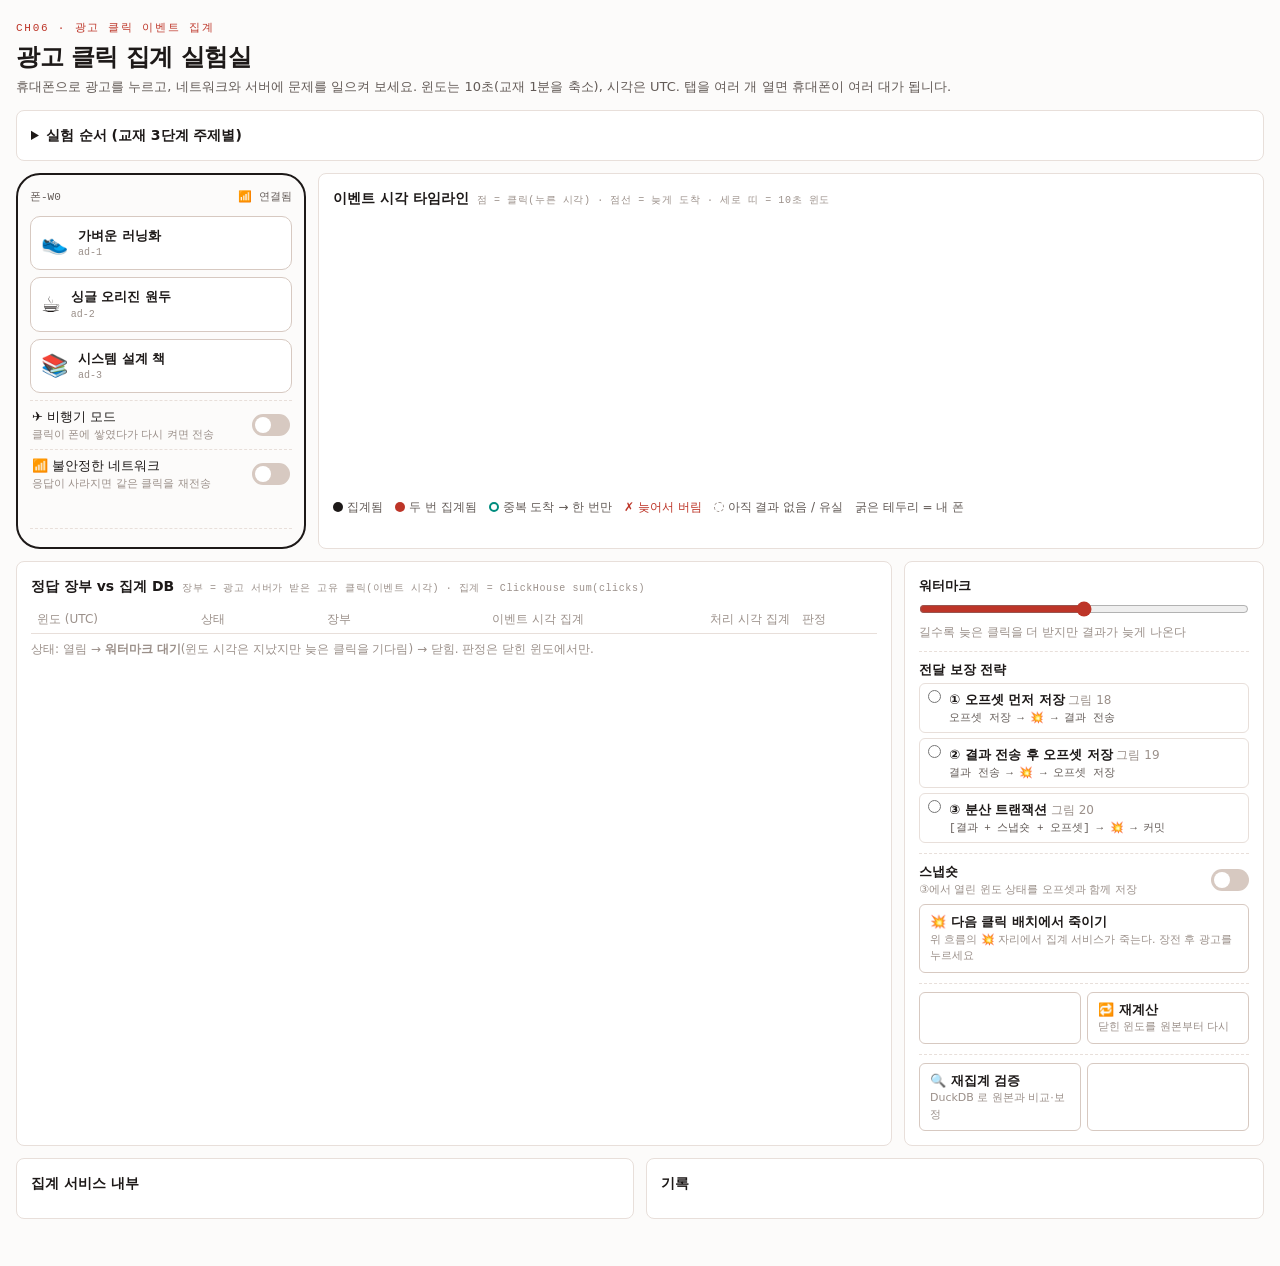
==== ch06/mini-adclick/app/static/index.html @ edc768f8 "ch06: 광고 클릭 집계 실험실 데모와 구성도 추가 사용자가 휴대폰(브라우저)으로 광고를 누르고 네트워크·서버 문제를 일으켜 6장 3단계의 정확성 장치를 클릭 하나 단위로 확인하" ====
<!DOCTYPE html>
<html lang="ko">
<head>
<meta charset="UTF-8">
<meta name="viewport" content="width=device-width, initial-scale=1.0">
<title>광고 클릭 집계 실험실</title>
<style>
:root {
  --paper:#fcfbfa; --surface:#ffffff; --stone:#f1ece9;
  --ink:#1d1918; --muted:#635b57; --soft:#9b908a; --line:#e8dfda; --line2:#d7c9c1;
  --accent:#bd3528; --accent-tint:#f7e6dc; --link:#3D5FA8; --ok:#008C7E; --warn:#e06a36; --wait:#f6ead2;
  --mono: ui-monospace, "SFMono-Regular", Consolas, monospace;
  --sans: "Noto Sans KR", "Apple SD Gothic Neo", "Malgun Gothic", system-ui, sans-serif;
}
@media (prefers-color-scheme: dark) {
  :root { --paper:#17130f; --surface:#1f1a16; --stone:#272019; --ink:#f0e9e4; --muted:#b7a89f; --soft:#8a7b72;
          --line:#332a24; --line2:#463a32; --accent:#e8654f; --accent-tint:#3a241b; --link:#7a9ae0; --ok:#3cc4b4;
          --warn:#f0964f; --wait:#3a3020; }
}
* { box-sizing:border-box; margin:0; padding:0; }
body { background:var(--paper); color:var(--ink); font-family:var(--sans); font-size:14px; line-height:1.5; padding:20px 16px 48px; }
.wrap { max-width:1320px; margin:0 auto; }
.eyebrow { font-family:var(--mono); font-size:11px; letter-spacing:.16em; color:var(--accent); text-transform:uppercase; }
h1 { font-size:24px; letter-spacing:-.02em; margin:2px 0; }
.sub { color:var(--muted); margin-bottom:14px; font-size:13px; }
h2 { font-size:14px; margin-bottom:8px; display:flex; align-items:baseline; gap:8px; flex-wrap:wrap; }
h2 .tag { font-family:var(--mono); font-size:10px; color:var(--soft); font-weight:400; letter-spacing:.06em; }
.card { background:var(--surface); border:1px solid var(--line); border-radius:8px; padding:14px; }
.row { display:grid; gap:12px; margin-top:12px; }
.r1 { grid-template-columns: 290px 1fr; }
.r2 { grid-template-columns: 1fr 360px; }
.r3 { grid-template-columns: 1fr 1fr; }
@media (max-width:980px) { .r1, .r2, .r3 { grid-template-columns:1fr; } }
.muted { color:var(--muted); } .soft { color:var(--soft); } .small { font-size:12px; } .mono { font-family:var(--mono); }

/* 휴대폰 */
.phone { border:2px solid var(--ink); border-radius:24px; padding:14px 12px; background:var(--paper); }
.phone .bar { display:flex; justify-content:space-between; font-family:var(--mono); font-size:11px; color:var(--muted); margin-bottom:10px; }
.phone .bar .net.off { color:var(--accent); font-weight:700; }
.adbtn { display:flex; align-items:center; gap:10px; width:100%; text-align:left; border:1px solid var(--line2); background:var(--surface);
         color:var(--ink); border-radius:10px; padding:9px 10px; margin-bottom:7px; cursor:pointer; font:inherit; }
.adbtn:hover { border-color:var(--accent); }
.adbtn:active { transform:scale(.98); }
.adbtn .e { font-size:22px; }
.adbtn .n { font-weight:700; font-size:13px; }
.adbtn .i { font-family:var(--mono); font-size:10px; color:var(--soft); }
.toggle { display:flex; align-items:center; justify-content:space-between; padding:6px 2px; border-top:1px dashed var(--line); font-size:13px; }
.toggle small { display:block; color:var(--soft); font-size:11px; }
.sw { position:relative; width:38px; height:22px; flex:none; }
.sw input { opacity:0; width:0; height:0; }
.sw span { position:absolute; inset:0; background:var(--line2); border-radius:22px; cursor:pointer; transition:.15s; }
.sw span::before { content:""; position:absolute; width:16px; height:16px; left:3px; top:3px; background:#fff; border-radius:50%; transition:.15s; }
.sw input:checked + span { background:var(--accent); }
.sw input:checked + span::before { transform:translateX(16px); }
.sw input:disabled + span { opacity:.4; cursor:not-allowed; }
.queue { font-family:var(--mono); font-size:11px; color:var(--muted); min-height:18px; margin-top:6px; }
.plog { font-family:var(--mono); font-size:11px; max-height:110px; overflow:auto; margin-top:6px; border-top:1px dashed var(--line); padding-top:4px; }
.plog div { white-space:nowrap; overflow:hidden; text-overflow:ellipsis; }
.plog .bad { color:var(--warn); }

/* 타임라인 */
#tl { width:100%; display:block; }
.legend { display:flex; flex-wrap:wrap; gap:12px; font-size:12px; color:var(--muted); margin-top:6px; }
.legend i { display:inline-block; width:10px; height:10px; border-radius:50%; margin-right:4px; vertical-align:-1px; }

/* 표 */
table { width:100%; border-collapse:collapse; font-variant-numeric:tabular-nums; }
th, td { text-align:left; padding:5px 6px; border-bottom:1px solid var(--line); }
th { color:var(--soft); font-weight:500; font-size:12px; }
td.num, th.num { text-align:right; }
.st { font-size:11px; padding:1px 6px; border-radius:3px; border:1px solid var(--line2); color:var(--muted); white-space:nowrap; }
.st.open { border-style:dashed; }
.st.waiting { background:var(--wait); border-color:var(--warn); color:var(--ink); }
.st.closed { background:var(--stone); }
.v-ok { color:var(--ok); font-weight:700; } .v-bad { color:var(--accent); font-weight:700; } .v-wait { color:var(--soft); }
.chip { display:inline-block; font-size:10px; padding:0 5px; border-radius:3px; border:1px solid var(--ok); color:var(--ok); margin-left:4px; }
.chip.re { border-color:var(--link); color:var(--link); }
tr.hl td { background:var(--accent-tint); }

/* 운영자 */
.op { display:grid; gap:10px; }
.op .blk { border-top:1px dashed var(--line); padding-top:8px; }
.op .blk:first-child { border-top:none; padding-top:0; }
.op label.t { font-weight:700; font-size:13px; display:block; margin-bottom:4px; }
input[type=range] { width:100%; accent-color:var(--accent); }
.strat { display:grid; gap:5px; }
.strat label { display:flex; gap:8px; align-items:flex-start; border:1px solid var(--line); border-radius:6px; padding:6px 8px; cursor:pointer; font-size:12px; }
.strat label:has(input:checked) { border-color:var(--accent); background:var(--accent-tint); }
.strat b { font-size:13px; }
.flow { font-family:var(--mono); font-size:11px; color:var(--muted); }
.btn { font:inherit; font-size:13px; border:1px solid var(--line2); background:var(--surface); color:var(--ink); border-radius:6px; padding:7px 10px; cursor:pointer; width:100%; text-align:left; }
.btn:hover { border-color:var(--accent); }
.btn.armed { background:var(--accent); color:#fff; border-color:var(--accent); }
.btn small { display:block; color:var(--soft); font-size:11px; }
.btn.armed small { color:#fff; opacity:.85; }
.two { display:grid; grid-template-columns:1fr 1fr; gap:6px; }

/* 내부 */
.steps { display:flex; flex-wrap:wrap; gap:4px; align-items:center; margin:6px 0; }
.steps span { font-size:11px; padding:2px 7px; border-radius:3px; background:var(--stone); font-family:var(--mono); }
.steps em { color:var(--soft); font-style:normal; }
.callout { border-left:3px solid var(--accent); padding:6px 10px; background:var(--stone); border-radius:0 6px 6px 0; font-size:13px; margin-top:6px; }
.callout.ok { border-color:var(--ok); }
.log { font-size:12px; max-height:230px; overflow:auto; }
.log div { padding:3px 0; border-bottom:1px dashed var(--line); }
.log .t { font-family:var(--mono); color:var(--soft); margin-right:6px; }
.log .crash { color:var(--accent); } .log .start { color:var(--ok); } .log .recalc, .log .recon { color:var(--link); }
details.guide { margin-top:12px; }
details.guide summary { cursor:pointer; font-weight:700; }
.guide ol { padding-left:20px; margin-top:8px; display:grid; gap:6px; font-size:13px; }
.guide li b { color:var(--accent); }
</style>
</head>
<body>
<div class="wrap">
  <p class="eyebrow">ch06 · 광고 클릭 이벤트 집계</p>
  <h1>광고 클릭 집계 실험실</h1>
  <p class="sub">휴대폰으로 광고를 누르고, 네트워크와 서버에 문제를 일으켜 보세요. 윈도는 10초(교재 1분을 축소), 시각은 UTC.
    탭을 여러 개 열면 휴대폰이 여러 대가 됩니다.</p>

  <details class="guide card">
    <summary>실험 순서 (교재 3단계 주제별)</summary>
    <ol>
      <li><b>정상</b> — 광고 몇 번 누르기. 점이 윈도 안에 찍히고, 윈도가 닫히면 장부 = 집계 ✓</li>
      <li><b>이벤트 시각 vs 처리 시각 (그림 12)</b> — ✈ 비행기 모드 켜고 몇 번 누른 뒤 8초쯤 있다가 끄기. 점은 누른 시각에, 점선은 도착 시각으로 이어진다. 처리 시각 열은 엉뚱한 윈도에 센다</li>
      <li><b>워터마크 (그림 13·14)</b> — 워터마크 0초로 두고 2~3초짜리 비행기 모드 → 버려짐(✗). 5초로 올리고 다시 → 잡힘. 대신 윈도 결과가 늦게 나온다</li>
      <li><b>아주 늦은 이벤트 → 재집계 검증 (그림 28)</b> — 비행기 모드로 30초 넘게 → ✗, 장부보다 집계가 모자람 → 🔍 재집계 검증 → 보정</li>
      <li><b>클라이언트 중복</b> — 📶 불안정한 네트워크 켜고 누르기. 응답이 사라져 폰이 재전송(↻) → 같은 click_id 가 두 번 와도 한 번만 센다</li>
      <li><b>서버 장애 중복·유실 (그림 17~20)</b> — 전략을 고르고 💥 장전 → 광고 누르기. ① 유실(−), ② 중복(+, 점이 ×2), ③ 정확</li>
      <li><b>스냅숏 (그림 26·27)</b> — ③에서 스냅숏 켜고/끄고 💥. 기록에 '스냅숏에서 복구' vs '처음부터 N건 다시 읽어 복구'</li>
      <li><b>버그 배포 → 재계산 (그림 11)</b> — 🐞 배포 후 몇 번 누르기 → 집계가 2배(+). 수정 배포 → 🔁 재계산 → 닫힌 윈도가 원본으로 다시 집계된다</li>
    </ol>
  </details>

  <div class="row r1">
    <div class="phone">
      <div class="bar"><span id="pname"></span><span class="net" id="net">📶 연결됨</span></div>
      <div id="ads"></div>
      <div class="toggle"><div>✈ 비행기 모드<small>클릭이 폰에 쌓였다가 다시 켜면 전송</small></div>
        <label class="sw"><input type="checkbox" id="airplane"><span></span></label></div>
      <div class="toggle"><div>📶 불안정한 네트워크<small>응답이 사라지면 같은 클릭을 재전송</small></div>
        <label class="sw"><input type="checkbox" id="unstable"><span></span></label></div>
      <div class="queue" id="queue"></div>
      <div class="plog" id="plog"></div>
    </div>
    <div class="card">
      <h2>이벤트 시각 타임라인 <span class="tag">점 = 클릭(누른 시각) · 점선 = 늦게 도착 · 세로 띠 = 10초 윈도</span></h2>
      <svg id="tl" viewBox="0 0 1000 300" role="img" aria-label="이벤트 시각 타임라인"></svg>
      <div class="legend">
        <span><i style="background:var(--ink)"></i>집계됨</span>
        <span><i style="background:var(--accent)"></i>두 번 집계됨</span>
        <span><i style="border:2px solid var(--ok);background:transparent"></i>중복 도착 → 한 번만</span>
        <span style="color:var(--accent)">✗ 늦어서 버림</span>
        <span><i style="border:1.5px dashed var(--soft);background:transparent"></i>아직 결과 없음 / 유실</span>
        <span>굵은 테두리 = 내 폰</span>
      </div>
    </div>
  </div>

  <div class="row r2">
    <div class="card">
      <h2>정답 장부 vs 집계 DB <span class="tag">장부 = 광고 서버가 받은 고유 클릭(이벤트 시각) · 집계 = ClickHouse sum(clicks)</span></h2>
      <table id="wtab"><thead><tr><th>윈도 (UTC)</th><th>상태</th><th class="num">장부</th><th class="num">이벤트 시각 집계</th><th class="num">처리 시각 집계</th><th>판정</th></tr></thead><tbody></tbody></table>
      <p class="small soft" style="margin-top:6px">상태: 열림 → <b>워터마크 대기</b>(윈도 시각은 지났지만 늦은 클릭을 기다림) → 닫힘. 판정은 닫힌 윈도에서만.</p>
    </div>
    <div class="card op">
      <div class="blk">
        <label class="t">워터마크 <span id="wmv" class="mono"></span></label>
        <input type="range" id="wm" min="0" max="10" step="1">
        <div class="small soft">길수록 늦은 클릭을 더 받지만 결과가 늦게 나온다</div>
      </div>
      <div class="blk">
        <label class="t">전달 보장 전략</label>
        <div class="strat">
          <label><input type="radio" name="strategy" value="offset_first"><div><b>① 오프셋 먼저 저장</b> <span class="soft">그림 18</span><div class="flow">오프셋 저장 → 💥 → 결과 전송</div></div></label>
          <label><input type="radio" name="strategy" value="send_then_offset"><div><b>② 결과 전송 후 오프셋 저장</b> <span class="soft">그림 19</span><div class="flow">결과 전송 → 💥 → 오프셋 저장</div></div></label>
          <label><input type="radio" name="strategy" value="transaction"><div><b>③ 분산 트랜잭션</b> <span class="soft">그림 20</span><div class="flow">[결과 + 스냅숏 + 오프셋] → 💥 → 커밋</div></div></label>
        </div>
      </div>
      <div class="blk">
        <div class="toggle" style="border:none;padding:0 0 6px"><div><b>스냅숏</b><small>③에서 열린 윈도 상태를 오프셋과 함께 저장</small></div>
          <label class="sw"><input type="checkbox" id="snapshot"><span></span></label></div>
        <button class="btn" id="crash"><b>💥 다음 클릭 배치에서 죽이기</b><small>위 흐름의 💥 자리에서 집계 서비스가 죽는다. 장전 후 광고를 누르세요</small></button>
      </div>
      <div class="blk two">
        <button class="btn" id="bug"></button>
        <button class="btn" id="recalc"><b>🔁 재계산</b><small>닫힌 윈도를 원본부터 다시</small></button>
      </div>
      <div class="blk two">
        <button class="btn" id="recon"><b>🔍 재집계 검증</b><small>DuckDB 로 원본과 비교·보정</small></button>
        <button class="btn" id="bots"></button>
      </div>
    </div>
  </div>

  <div class="row r3">
    <div class="card">
      <h2>집계 서비스 내부 <span class="tag" id="aggtag"></span></h2>
      <div id="agg" class="small"></div>
      <div id="reconbox" class="small" style="margin-top:10px"></div>
    </div>
    <div class="card">
      <h2>기록</h2>
      <div class="log" id="log"></div>
    </div>
  </div>
</div>

<script>
const $ = id => document.getElementById(id);
const esc = s => String(s ?? "").replace(/[&<>"]/g, c => ({"&":"&amp;","<":"&lt;",">":"&gt;",'"':"&quot;"}[c]));
const hms = ms => new Date(ms).toISOString().slice(11, 19);
const EMOJI = {"ad-1": "👟", "ad-2": "☕", "ad-3": "📚"};
const LANE = {"ad-1": 0, "ad-2": 1, "ad-3": 2};
let V = null, CFG = null;

// ---------- 휴대폰 ----------
let PHONE;
try { PHONE = localStorage.getItem("ch06-phone"); } catch (e) {}
if (!PHONE) { PHONE = "폰-" + Math.random().toString(36).slice(2, 4).toUpperCase(); try { localStorage.setItem("ch06-phone", PHONE); } catch (e) {} }
$("pname").textContent = PHONE;
const queue = [];
const rid = () => Math.random().toString(16).slice(2, 14).padEnd(12, "0");

function plog(msg, bad) {
  const d = document.createElement("div");
  if (bad) d.className = "bad";
  d.textContent = hms(Date.now()) + " " + msg;
  $("plog").prepend(d);
  while ($("plog").children.length > 30) $("plog").lastChild.remove();
}

function renderQueue() {
  $("queue").textContent = queue.length ? `📦 폰에 쌓인 클릭 ${queue.length}건 (가장 오래된 것 ${Math.round((Date.now() - queue[0].event_ts) / 1000)}초 전)` : "";
  $("net").textContent = $("airplane").checked ? "✈ 오프라인" : ($("unstable").checked ? "📶 불안정" : "📶 연결됨");
  $("net").className = "net" + ($("airplane").checked ? " off" : "");
}

async function send(p, attempt = 1) {
  try {
    const r = await fetch("/api/click", {method:"POST", headers:{"Content-Type":"application/json"}, body:JSON.stringify(p)});
    await r.json();
    const late = Date.now() - p.event_ts;
    if ($("unstable").checked && attempt < 3 && Math.random() < 0.6) {
      plog(`${p.ad_id} 보냄 → 응답 유실! 재전송 #${attempt + 1}`, true);
      setTimeout(() => send(p, attempt + 1), 700);
    } else {
      plog(`${p.ad_id} 전송 완료${attempt > 1 ? ` (${attempt}번째 시도)` : ""}${late > 1500 ? ` · ${(late / 1000).toFixed(1)}초 늦게` : ""}`);
    }
  } catch (e) { plog("전송 실패: " + e, true); }
}

function clickAd(ad) {
  const p = {click_id: rid(), ad_id: ad, event_ts: Date.now(), phone: PHONE};
  if ($("airplane").checked) { queue.push(p); plog(`${ad} 누름 → 오프라인이라 폰에 보관`); renderQueue(); }
  else send(p);
}

$("airplane").addEventListener("change", async () => {
  renderQueue();
  if (!$("airplane").checked && queue.length) {
    plog(`다시 연결 → 쌓인 ${queue.length}건 전송`);
    while (queue.length) { await send(queue.shift()); }
    renderQueue();
  }
});
$("unstable").addEventListener("change", renderQueue);
setInterval(renderQueue, 1000);

// ---------- 운영자 ----------
async function post(url, body) {
  const r = await fetch(url, {method:"POST", headers:{"Content-Type":"application/json"}, body:JSON.stringify(body || {})});
  return r.json();
}
async function setCfg(patch) { CFG = await post("/api/config", patch); renderCfg(); }

function renderCfg() {
  if (!CFG) return;
  if (document.activeElement !== $("wm")) $("wm").value = CFG.watermark_sec;
  $("wmv").textContent = CFG.watermark_sec + "초";
  document.querySelectorAll("input[name=strategy]").forEach(r => r.checked = r.value === CFG.strategy);
  $("snapshot").checked = CFG.snapshot;
  $("snapshot").disabled = CFG.strategy !== "transaction";
  $("bug").innerHTML = CFG.bug ? "<b>✅ 버그 수정 배포</b><small>지금은 버그 버전 (×2)</small>" : "<b>🐞 버그 버전 배포</b><small>클릭을 두 번 세는 버전</small>";
  $("bug").classList.toggle("armed", CFG.bug);
  $("bots").innerHTML = CFG.bots ? "<b>🤖 배경 클릭 끄기</b><small>봇이 3초마다 클릭 중</small>" : "<b>🤖 배경 클릭 켜기</b><small>봇이 3초마다 한 번</small>";
}

$("wm").addEventListener("input", () => $("wmv").textContent = $("wm").value + "초");
$("wm").addEventListener("change", () => setCfg({watermark_sec: Number($("wm").value)}));
document.querySelectorAll("input[name=strategy]").forEach(r => r.addEventListener("change", () => setCfg({strategy: r.value})));
$("snapshot").addEventListener("change", () => setCfg({snapshot: $("snapshot").checked}));
$("bug").addEventListener("click", () => setCfg({bug: !CFG.bug}));
$("bots").addEventListener("click", () => setCfg({bots: !CFG.bots}));
$("crash").addEventListener("click", async () => {
  const armed = !(V && V.agg && V.agg.crash_armed);
  await post("/api/crash", {arm: armed});
  refresh();
});
$("recalc").addEventListener("click", async () => { const r = await post("/api/recalc"); if (r.error) alert(r.error); refresh(); });
$("recon").addEventListener("click", async () => {
  $("recon").disabled = true;
  const r = await post("/api/recon");
  $("recon").disabled = false;
  if (r.error) alert(r.error);
  refresh();
});

// ---------- 타임라인 ----------
function renderTimeline() {
  const W = 1000, H = 300, L = 110, R = 990, top = 40, laneH = 70;
  const now = V.now, t0 = now - 95000, t1 = now + 5000;
  const x = t => L + (t - t0) / (t1 - t0) * (R - L);
  const clamp = v => Math.max(L, Math.min(R, v));
  const css = n => getComputedStyle(document.documentElement).getPropertyValue(n).trim();
  const C = {ink: css("--ink"), muted: css("--muted"), soft: css("--soft"), line: css("--line"), line2: css("--line2"),
             accent: css("--accent"), ok: css("--ok"), warn: css("--warn"), wait: css("--wait"), stone: css("--stone"), paper: css("--paper")};
  let s = "";
  // 윈도 띠
  for (const w of V.windows) {
    const a = x(w.w), b = x(w.w + 10000);
    if (b < L || a > R) continue;
    const fill = w.status === "closed" ? C.stone : w.status === "waiting" ? C.wait : C.paper;
    s += `<rect x="${clamp(a)}" y="${top}" width="${clamp(b) - clamp(a)}" height="${laneH * 3}" fill="${fill}"/>`;
    s += `<line x1="${a}" y1="${top}" x2="${a}" y2="${top + laneH * 3 + 6}" stroke="${C.line2}" stroke-width="1"/>`;
    if (a >= L - 1) s += `<text x="${a + 3}" y="${top + laneH * 3 + 18}" font-size="10" fill="${C.soft}" font-family="monospace">${w.label}</text>`;
  }
  // 레인
  for (const [ad, i] of Object.entries(LANE)) {
    const y = top + laneH * i + laneH / 2;
    s += `<line x1="${L}" y1="${y}" x2="${R}" y2="${y}" stroke="${C.line}" stroke-dasharray="2,4"/>`;
    s += `<text x="${L - 8}" y="${y + 4}" text-anchor="end" font-size="12" fill="${C.muted}">${EMOJI[ad]} ${esc(V.ads[ad]).slice(0, 7)}</text>`;
  }
  // 기준선
  const vline = (t, color, label, dy, dash) => {
    if (!t || t < t0) return;
    const X = x(t);
    s += `<line x1="${X}" y1="${top - 6}" x2="${X}" y2="${top + laneH * 3}" stroke="${color}" stroke-width="1.5" ${dash ? `stroke-dasharray="${dash}"` : ""}/>`;
    s += `<text x="${X}" y="${top - 10 - dy}" text-anchor="middle" font-size="11" fill="${color}" font-weight="700">${label}</text>`;
  };
  vline(V.closed_upto, C.soft, "닫힘 경계", 0, "2,2");
  vline(V.watermark, C.accent, "워터마크", 12, "5,3");
  vline(now, C.ink, "지금", 0);
  // 클릭
  for (const c of V.clicks) {
    const y = top + laneH * LANE[c.ad_id] + laneH / 2 + ((parseInt(c.click_id.slice(0, 2), 16) % 5) - 2) * 7;
    const X = x(c.event_ts);
    if (X < L - 5) continue;
    const recv = c.recv[0], d = c.decisions;
    const counted = d.filter(v => v === "counted").length + d.filter(v => v === "counted_bug").length * 2;
    const late = d.includes("late") && counted === 0;
    const mine = c.phone === PHONE;
    if (recv - c.event_ts > 1500) {
      const RX = x(Math.min(recv, t1));
      s += `<path d="M ${X} ${y} Q ${(X + RX) / 2} ${y - 26} ${RX} ${y - 4}" fill="none" stroke="${C.soft}" stroke-dasharray="3,3"/>`;
      s += `<circle cx="${RX}" cy="${y - 4}" r="2.5" fill="${C.soft}"/>`;
    }
    const sw = mine ? 2.5 : 1.2;
    if (late) {
      s += `<g stroke="${C.accent}" stroke-width="2.5"><line x1="${X - 6}" y1="${y - 6}" x2="${X + 6}" y2="${y + 6}"/><line x1="${X - 6}" y1="${y + 6}" x2="${X + 6}" y2="${y - 6}"/></g>`;
    } else if (counted === 0) {
      s += `<circle cx="${X}" cy="${y}" r="6" fill="none" stroke="${C.soft}" stroke-width="${sw}" stroke-dasharray="2,2"/>`;
    } else {
      s += `<circle cx="${X}" cy="${y}" r="6" fill="${counted > 1 ? C.accent : C.ink}" stroke="${mine ? C.accent : C.paper}" stroke-width="${mine ? 2 : 1}"/>`;
      if (counted > 1) s += `<text x="${X + 8}" y="${y - 6}" font-size="11" font-weight="700" fill="${C.accent}">×${counted}</text>`;
    }
    if (c.recv.length > 1 || d.includes("dup")) {
      s += `<circle cx="${X}" cy="${y}" r="10" fill="none" stroke="${C.ok}" stroke-width="1.5"/>`;
      s += `<text x="${X + 11}" y="${y + 12}" font-size="10" fill="${C.ok}">↻${c.recv.length}</text>`;
    }
  }
  $("tl").innerHTML = s;
}

// ---------- 표·내부·기록 ----------
function renderWindows() {
  const rows = V.windows.slice().reverse().filter(w => w.ledger || w.event || w.proc || w.status !== "closed").slice(0, 10);
  $("wtab").querySelector("tbody").innerHTML = rows.map(w => {
    const st = {open: "열림", waiting: "워터마크 대기", closed: "닫힘"}[w.status];
    let v = '<span class="v-wait">집계 중</span>';
    if (w.status === "closed") {
      const d = w.event - w.ledger;
      v = d === 0 ? '<span class="v-ok">✓ 일치</span>' : d > 0 ? `<span class="v-bad">+${d} 많음 (중복)</span>` : `<span class="v-bad">${d} 모자람 (누락)</span>`;
    }
    const chips = (w.recon ? `<span class="chip">보정 ${w.recon > 0 ? "+" : ""}${w.recon}</span>` : "") + (w.recalc ? '<span class="chip re">재계산</span>' : "");
    const procDiff = w.proc !== w.ledger && w.status === "closed";
    return `<tr class="${w.status === "closed" && w.event !== w.ledger ? "hl" : ""}"><td class="mono">${w.label}</td><td><span class="st ${w.status}">${st}</span></td>
      <td class="num">${w.ledger}</td><td class="num"><b>${w.event}</b>${chips}</td>
      <td class="num ${procDiff ? "soft" : ""}">${w.proc}${procDiff ? " ≠" : ""}</td><td>${v}</td></tr>`;
  }).join("") || '<tr><td colspan="6" class="soft">휴대폰에서 광고를 눌러 보세요</td></tr>';
}

function renderAgg() {
  const a = V.agg;
  $("aggtag").textContent = a.down ? "응답 없음" : `커밋 오프셋 ${a.committed_offset ?? "–"} · lag ${a.lag ?? "–"}`;
  if (a.down) { $("agg").innerHTML = '<div class="callout">집계 서비스가 응답하지 않는다 — 다시 뜨는 중일 수 있다</div>'; return; }
  const steps = (a.last_steps || []).map(s => `<span>${esc(s.step)}</span>`).join("<em>→</em>");
  const r = a.restore || {};
  const how = {snapshot: "스냅숏에서 복구", replay: `raw-clicks 처음부터 <b>${r.replayed}</b>건 다시 읽어 복구`, empty: "빈 상태로 시작 (커밋된 오프셋부터)"}[r.how] || "";
  const rc = a.recalc;
  $("agg").innerHTML = `
    <div>지금 전략: <b>${esc({offset_first: "① 오프셋 먼저", send_then_offset: "② 결과 전송 후 오프셋", transaction: "③ 트랜잭션"}[a.cfg.strategy])}</b>
      ${a.cfg.strategy === "transaction" ? `· 스냅숏 ${a.cfg.snapshot ? "켬" : "끔"}` : ""} · 워터마크 ${a.cfg.watermark_sec}초 ${a.cfg.bug ? '· <b style="color:var(--accent)">🐞 버그 버전</b>' : ""}
      ${a.crash_armed ? ' · <b style="color:var(--accent)">💥 장전됨</b>' : ""}</div>
    <div class="steps"><span style="background:none;padding-left:0">마지막 배치</span>${steps}</div>
    <div>최신 이벤트 시각 <b class="mono">${a.max_ts ? hms(a.max_ts) : "–"}</b> · 워터마크 <b class="mono">${a.watermark ? hms(a.watermark) : "–"}</b>
      · 열린 윈도 ${(a.open_windows || []).map(w => hms(w)).join(", ") || "–"}</div>
    <div class="callout ok">마지막 기동: ${how} · ${r.took_ms ?? "–"}ms${r.open_windows && r.open_windows.length ? ` · 되살린 열린 윈도 ${r.open_windows.join(", ")}` : ""}</div>
    ${rc ? `<div class="callout">${rc.running ? "🔁 재계산 중…" : `🔁 마지막 재계산: ${hms(Date.parse(rc.bound.replace(" ", "T") + "Z"))} 앞 윈도 · 이벤트 ${rc.events}건 다시 읽음 · 클릭 ${rc.clicks} · ${rc.took_ms}ms`}</div>` : ""}`;
  const rcn = V.recon;
  if (rcn && rcn.ran_at) {
    const rows = (rcn.samples || []).map(x => `<tr><td class="mono">${x.window}</td><td>${EMOJI[x.ad_id] || ""} ${x.ad_id}</td><td class="num">${x.truth}</td><td class="num">${x.stream}</td><td class="num">${x.truth - x.stream > 0 ? "+" : ""}${x.truth - x.stream}</td></tr>`).join("");
    $("reconbox").innerHTML = `<b>🔍 재집계 검증</b> <span class="soft">${rcn.ran_at.slice(11)} · ${rcn.range} · 윈도 ${rcn.windows}개 · ${rcn.took_ms}ms</span>
      ${rows ? `<table style="margin-top:4px"><thead><tr><th>윈도</th><th>광고</th><th class="num">원본</th><th class="num">스트리밍</th><th class="num">보정</th></tr></thead><tbody>${rows}</tbody></table>` : '<div class="callout ok">불일치 없음 — 스트리밍 결과가 원본과 같다</div>'}`;
  } else if (rcn && rcn.error) {
    $("reconbox").innerHTML = `<div class="callout">${esc(rcn.error)}</div>`;
  }
}

function renderLog() {
  $("log").innerHTML = V.events.map(e => `<div class="${e.kind}"><span class="t">${hms(e.at)}</span>${esc(e.msg)}</div>`).join("") || '<div class="soft">아직 기록 없음</div>';
}

// ---------- 루프 ----------
function renderAds() {
  $("ads").innerHTML = Object.entries(V ? V.ads : {"ad-1": "가벼운 러닝화", "ad-2": "싱글 오리진 원두", "ad-3": "시스템 설계 책"}).map(([id, n]) =>
    `<button class="adbtn" data-ad="${id}"><span class="e">${EMOJI[id]}</span><span><div class="n">${esc(n)}</div><div class="i">${id}</div></span></button>`).join("");
}
$("ads").addEventListener("click", e => { const b = e.target.closest("button"); if (b) clickAd(b.dataset.ad); });

async function refresh() {
  try {
    V = await (await fetch("/api/view")).json();
    if (!CFG || document.activeElement?.name !== "strategy") { CFG = V.config; renderCfg(); }
    renderTimeline(); renderWindows(); renderAgg(); renderLog();
    $("crash").classList.toggle("armed", !!V.agg.crash_armed);
    $("crash").querySelector("b").textContent = V.agg.crash_armed ? "💥 장전됨 — 광고를 누르세요 (다시 누르면 해제)" : "💥 다음 클릭 배치에서 죽이기";
  } catch (e) { /* 다음 주기에 다시 */ }
}
renderAds();
refresh();
setInterval(refresh, 1000);
</script>
</body>
</html>
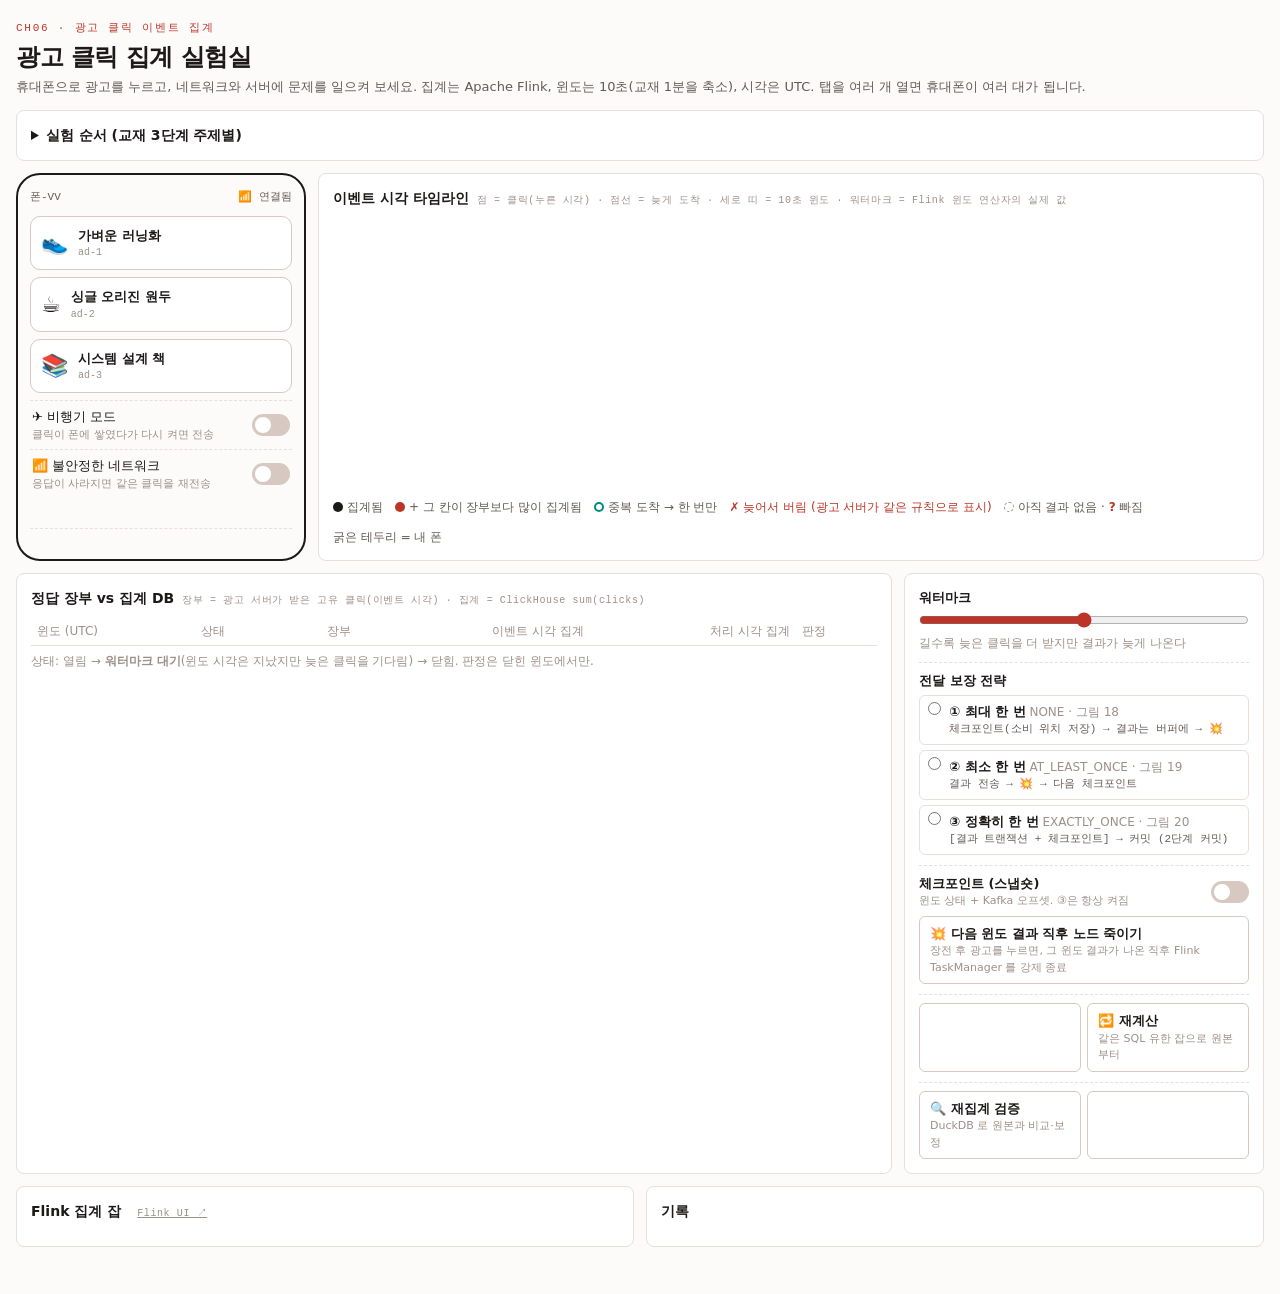
==== commit 9fdb2b23: "ch06: 데모 집계 서비스를 Apache Flink로 교체 - 손으로 짠 aggregator.py 대신 Flink 2.2.1 (JobManager·TaskManager·SQL G" ====
--- a/ch06/mini-adclick/app/static/index.html
+++ b/ch06/mini-adclick/app/static/index.html
@@ -104,7 +104,7 @@
 .log { font-size:12px; max-height:230px; overflow:auto; }
 .log div { padding:3px 0; border-bottom:1px dashed var(--line); }
 .log .t { font-family:var(--mono); color:var(--soft); margin-right:6px; }
-.log .crash { color:var(--accent); } .log .start { color:var(--ok); } .log .recalc, .log .recon { color:var(--link); }
+.log .crash, .log .error { color:var(--accent); } .log .start, .log .restore, .log .deploy { color:var(--ok); } .log .recalc, .log .recon { color:var(--link); }
 details.guide { margin-top:12px; }
 details.guide summary { cursor:pointer; font-weight:700; }
 .guide ol { padding-left:20px; margin-top:8px; display:grid; gap:6px; font-size:13px; }
@@ -115,7 +115,7 @@
 <div class="wrap">
   <p class="eyebrow">ch06 · 광고 클릭 이벤트 집계</p>
   <h1>광고 클릭 집계 실험실</h1>
-  <p class="sub">휴대폰으로 광고를 누르고, 네트워크와 서버에 문제를 일으켜 보세요. 윈도는 10초(교재 1분을 축소), 시각은 UTC.
+  <p class="sub">휴대폰으로 광고를 누르고, 네트워크와 서버에 문제를 일으켜 보세요. 집계는 Apache Flink, 윈도는 10초(교재 1분을 축소), 시각은 UTC.
     탭을 여러 개 열면 휴대폰이 여러 대가 됩니다.</p>
 
   <details class="guide card">
@@ -126,9 +126,9 @@
       <li><b>워터마크 (그림 13·14)</b> — 워터마크 0초로 두고 2~3초짜리 비행기 모드 → 버려짐(✗). 5초로 올리고 다시 → 잡힘. 대신 윈도 결과가 늦게 나온다</li>
       <li><b>아주 늦은 이벤트 → 재집계 검증 (그림 28)</b> — 비행기 모드로 30초 넘게 → ✗, 장부보다 집계가 모자람 → 🔍 재집계 검증 → 보정</li>
       <li><b>클라이언트 중복</b> — 📶 불안정한 네트워크 켜고 누르기. 응답이 사라져 폰이 재전송(↻) → 같은 click_id 가 두 번 와도 한 번만 센다</li>
-      <li><b>서버 장애 중복·유실 (그림 17~20)</b> — 전략을 고르고 💥 장전 → 광고 누르기. ① 유실(−), ② 중복(+, 점이 ×2), ③ 정확</li>
-      <li><b>스냅숏 (그림 26·27)</b> — ③에서 스냅숏 켜고/끄고 💥. 기록에 '스냅숏에서 복구' vs '처음부터 N건 다시 읽어 복구'</li>
-      <li><b>버그 배포 → 재계산 (그림 11)</b> — 🐞 배포 후 몇 번 누르기 → 집계가 2배(+). 수정 배포 → 🔁 재계산 → 닫힌 윈도가 원본으로 다시 집계된다</li>
+      <li><b>서버 장애 중복·유실 (그림 17~20)</b> — 전략을 고르고 💥 장전 → 광고 누르기. 그 윈도 결과가 나온 직후 Flink TaskManager 가 죽는다. ① 유실(−), ② 중복(+), ③ 정확</li>
+      <li><b>스냅숏 = Flink 체크포인트 (그림 26·27)</b> — ②에서 체크포인트 켜고/끄고 💥. 켜면 마지막 체크포인트 뒤만 다시 읽고, 끄면 배포 시점부터 다시 읽어 이미 낸 결과까지 또 낸다</li>
+      <li><b>버그 배포 → 재계산 (그림 11)</b> — 🐞 배포(세이브포인트로 잡 교체) 후 몇 번 누르기 → 집계가 2배(+). 수정 배포 → 🔁 재계산(같은 SQL 의 유한 잡) → 닫힌 윈도가 원본으로 다시 집계된다. 과거를 몇 초 만에 몰아 읽으면 워터마크가 늦게 올라가서, 실시간에선 버려진 늦은 클릭까지 잡힐 수 있다 (재처리 결과 ≠ 실시간 결과)</li>
     </ol>
   </details>
 
@@ -144,14 +144,14 @@
       <div class="plog" id="plog"></div>
     </div>
     <div class="card">
-      <h2>이벤트 시각 타임라인 <span class="tag">점 = 클릭(누른 시각) · 점선 = 늦게 도착 · 세로 띠 = 10초 윈도</span></h2>
+      <h2>이벤트 시각 타임라인 <span class="tag">점 = 클릭(누른 시각) · 점선 = 늦게 도착 · 세로 띠 = 10초 윈도 · 워터마크 = Flink 윈도 연산자의 실제 값</span></h2>
       <svg id="tl" viewBox="0 0 1000 300" role="img" aria-label="이벤트 시각 타임라인"></svg>
       <div class="legend">
         <span><i style="background:var(--ink)"></i>집계됨</span>
-        <span><i style="background:var(--accent)"></i>두 번 집계됨</span>
+        <span><i style="background:var(--accent)"></i>+ 그 칸이 장부보다 많이 집계됨</span>
         <span><i style="border:2px solid var(--ok);background:transparent"></i>중복 도착 → 한 번만</span>
-        <span style="color:var(--accent)">✗ 늦어서 버림</span>
-        <span><i style="border:1.5px dashed var(--soft);background:transparent"></i>아직 결과 없음 / 유실</span>
+        <span style="color:var(--accent)">✗ 늦어서 버림 (광고 서버가 같은 규칙으로 표시)</span>
+        <span><i style="border:1.5px dashed var(--soft);background:transparent"></i>아직 결과 없음 · <b style="color:var(--accent)">?</b> 빠짐</span>
         <span>굵은 테두리 = 내 폰</span>
       </div>
     </div>
@@ -172,19 +172,19 @@
       <div class="blk">
         <label class="t">전달 보장 전략</label>
         <div class="strat">
-          <label><input type="radio" name="strategy" value="offset_first"><div><b>① 오프셋 먼저 저장</b> <span class="soft">그림 18</span><div class="flow">오프셋 저장 → 💥 → 결과 전송</div></div></label>
-          <label><input type="radio" name="strategy" value="send_then_offset"><div><b>② 결과 전송 후 오프셋 저장</b> <span class="soft">그림 19</span><div class="flow">결과 전송 → 💥 → 오프셋 저장</div></div></label>
-          <label><input type="radio" name="strategy" value="transaction"><div><b>③ 분산 트랜잭션</b> <span class="soft">그림 20</span><div class="flow">[결과 + 스냅숏 + 오프셋] → 💥 → 커밋</div></div></label>
+          <label><input type="radio" name="strategy" value="offset_first"><div><b>① 최대 한 번</b> <span class="soft">NONE · 그림 18</span><div class="flow">체크포인트(소비 위치 저장) → 결과는 버퍼에 → 💥</div></div></label>
+          <label><input type="radio" name="strategy" value="send_then_offset"><div><b>② 최소 한 번</b> <span class="soft">AT_LEAST_ONCE · 그림 19</span><div class="flow">결과 전송 → 💥 → 다음 체크포인트</div></div></label>
+          <label><input type="radio" name="strategy" value="transaction"><div><b>③ 정확히 한 번</b> <span class="soft">EXACTLY_ONCE · 그림 20</span><div class="flow">[결과 트랜잭션 + 체크포인트] → 커밋 (2단계 커밋)</div></div></label>
         </div>
       </div>
       <div class="blk">
-        <div class="toggle" style="border:none;padding:0 0 6px"><div><b>스냅숏</b><small>③에서 열린 윈도 상태를 오프셋과 함께 저장</small></div>
+        <div class="toggle" style="border:none;padding:0 0 6px"><div><b>체크포인트 (스냅숏)</b><small>윈도 상태 + Kafka 오프셋. ③은 항상 켜짐</small></div>
           <label class="sw"><input type="checkbox" id="snapshot"><span></span></label></div>
-        <button class="btn" id="crash"><b>💥 다음 클릭 배치에서 죽이기</b><small>위 흐름의 💥 자리에서 집계 서비스가 죽는다. 장전 후 광고를 누르세요</small></button>
+        <button class="btn" id="crash"><b>💥 다음 윈도 결과 직후 노드 죽이기</b><small>장전 후 광고를 누르면, 그 윈도 결과가 나온 직후 Flink TaskManager 를 강제 종료</small></button>
       </div>
       <div class="blk two">
         <button class="btn" id="bug"></button>
-        <button class="btn" id="recalc"><b>🔁 재계산</b><small>닫힌 윈도를 원본부터 다시</small></button>
+        <button class="btn" id="recalc"><b>🔁 재계산</b><small>같은 SQL 유한 잡으로 원본부터</small></button>
       </div>
       <div class="blk two">
         <button class="btn" id="recon"><b>🔍 재집계 검증</b><small>DuckDB 로 원본과 비교·보정</small></button>
@@ -195,7 +195,7 @@
 
   <div class="row r3">
     <div class="card">
-      <h2>집계 서비스 내부 <span class="tag" id="aggtag"></span></h2>
+      <h2>Flink 집계 잡 <span class="tag" id="aggtag"></span> <a class="tag" href="http://localhost:8081" target="_blank">Flink UI ↗</a></h2>
       <div id="agg" class="small"></div>
       <div id="reconbox" class="small" style="margin-top:10px"></div>
     </div>
@@ -272,15 +272,19 @@
   const r = await fetch(url, {method:"POST", headers:{"Content-Type":"application/json"}, body:JSON.stringify(body || {})});
   return r.json();
 }
-async function setCfg(patch) { CFG = await post("/api/config", patch); renderCfg(); }
+async function setCfg(patch) {
+  const r = await post("/api/config", patch);
+  if (r.error) alert(r.error);
+  CFG = r; renderCfg();
+}
 
 function renderCfg() {
   if (!CFG) return;
   if (document.activeElement !== $("wm")) $("wm").value = CFG.watermark_sec;
   $("wmv").textContent = CFG.watermark_sec + "초";
   document.querySelectorAll("input[name=strategy]").forEach(r => r.checked = r.value === CFG.strategy);
-  $("snapshot").checked = CFG.snapshot;
-  $("snapshot").disabled = CFG.strategy !== "transaction";
+  $("snapshot").checked = CFG.strategy === "transaction" ? true : CFG.snapshot;
+  $("snapshot").disabled = CFG.strategy === "transaction";
   $("bug").innerHTML = CFG.bug ? "<b>✅ 버그 수정 배포</b><small>지금은 버그 버전 (×2)</small>" : "<b>🐞 버그 버전 배포</b><small>클릭을 두 번 세는 버전</small>";
   $("bug").classList.toggle("armed", CFG.bug);
   $("bots").innerHTML = CFG.bots ? "<b>🤖 배경 클릭 끄기</b><small>봇이 3초마다 클릭 중</small>" : "<b>🤖 배경 클릭 켜기</b><small>봇이 3초마다 한 번</small>";
@@ -293,7 +297,8 @@
 $("bug").addEventListener("click", () => setCfg({bug: !CFG.bug}));
 $("bots").addEventListener("click", () => setCfg({bots: !CFG.bots}));
 $("crash").addEventListener("click", async () => {
-  const armed = !(V && V.agg && V.agg.crash_armed);
+  const armed = !(V && V.flink && V.flink.crash_armed);
+  if (armed && V && V.flink && V.flink.busy) return alert(V.flink.busy);
   await post("/api/crash", {arm: armed});
   refresh();
 });
@@ -338,18 +343,21 @@
     s += `<line x1="${X}" y1="${top - 6}" x2="${X}" y2="${top + laneH * 3}" stroke="${color}" stroke-width="1.5" ${dash ? `stroke-dasharray="${dash}"` : ""}/>`;
     s += `<text x="${X}" y="${top - 10 - dy}" text-anchor="middle" font-size="11" fill="${color}" font-weight="700">${label}</text>`;
   };
-  vline(V.closed_upto, C.soft, "닫힘 경계", 0, "2,2");
-  vline(V.watermark, C.accent, "워터마크", 12, "5,3");
+  vline(V.watermark, C.accent, "Flink 워터마크", 12, "5,3");
   vline(now, C.ink, "지금", 0);
   // 클릭
   for (const c of V.clicks) {
     const y = top + laneH * LANE[c.ad_id] + laneH / 2 + ((parseInt(c.click_id.slice(0, 2), 16) % 5) - 2) * 7;
     const X = x(c.event_ts);
     if (X < L - 5) continue;
-    const recv = c.recv[0], d = c.decisions;
-    const counted = d.filter(v => v === "counted").length + d.filter(v => v === "counted_bug").length * 2;
-    const late = d.includes("late") && counted === 0;
+    const recv = c.recv[0];
+    const cell = V.cells[`${Math.floor(c.event_ts / 10000) * 10000}|${c.ad_id}`] || {};
+    const late = c.verdict === "late";
     const mine = c.phone === PHONE;
+    // 칸(윈도·광고) 단위 결과: 장부와 같으면 집계됨, 많으면 과다(중복·버그), 결과가 확정됐는데 적으면 빠짐
+    const over = cell.settled && cell.event > cell.ledger;
+    const counted = cell.event > 0;
+    const missing = cell.settled && cell.event < cell.ledger && !late;
     if (recv - c.event_ts > 1500) {
       const RX = x(Math.min(recv, t1));
       s += `<path d="M ${X} ${y} Q ${(X + RX) / 2} ${y - 26} ${RX} ${y - 4}" fill="none" stroke="${C.soft}" stroke-dasharray="3,3"/>`;
@@ -358,13 +366,14 @@
     const sw = mine ? 2.5 : 1.2;
     if (late) {
       s += `<g stroke="${C.accent}" stroke-width="2.5"><line x1="${X - 6}" y1="${y - 6}" x2="${X + 6}" y2="${y + 6}"/><line x1="${X - 6}" y1="${y + 6}" x2="${X + 6}" y2="${y - 6}"/></g>`;
-    } else if (counted === 0) {
-      s += `<circle cx="${X}" cy="${y}" r="6" fill="none" stroke="${C.soft}" stroke-width="${sw}" stroke-dasharray="2,2"/>`;
+    } else if (!counted || missing) {
+      s += `<circle cx="${X}" cy="${y}" r="6" fill="none" stroke="${missing ? C.accent : C.soft}" stroke-width="${sw}" stroke-dasharray="2,2"/>`;
+      if (missing) s += `<text x="${X + 8}" y="${y - 6}" font-size="11" font-weight="700" fill="${C.accent}">?</text>`;
     } else {
-      s += `<circle cx="${X}" cy="${y}" r="6" fill="${counted > 1 ? C.accent : C.ink}" stroke="${mine ? C.accent : C.paper}" stroke-width="${mine ? 2 : 1}"/>`;
-      if (counted > 1) s += `<text x="${X + 8}" y="${y - 6}" font-size="11" font-weight="700" fill="${C.accent}">×${counted}</text>`;
+      s += `<circle cx="${X}" cy="${y}" r="6" fill="${over ? C.accent : C.ink}" stroke="${mine ? C.accent : C.paper}" stroke-width="${mine ? 2 : 1}"/>`;
+      if (over) s += `<text x="${X + 8}" y="${y - 6}" font-size="11" font-weight="700" fill="${C.accent}">+</text>`;
     }
-    if (c.recv.length > 1 || d.includes("dup")) {
+    if (c.recv.length > 1) {
       s += `<circle cx="${X}" cy="${y}" r="10" fill="none" stroke="${C.ok}" stroke-width="1.5"/>`;
       s += `<text x="${X + 11}" y="${y + 12}" font-size="10" fill="${C.ok}">↻${c.recv.length}</text>`;
     }
@@ -378,35 +387,38 @@
   $("wtab").querySelector("tbody").innerHTML = rows.map(w => {
     const st = {open: "열림", waiting: "워터마크 대기", closed: "닫힘"}[w.status];
     let v = '<span class="v-wait">집계 중</span>';
-    if (w.status === "closed") {
+    if (w.status === "closed" && !w.settled) v = '<span class="v-wait">결과 반영 중</span>';
+    if (w.settled) {
       const d = w.event - w.ledger;
       v = d === 0 ? '<span class="v-ok">✓ 일치</span>' : d > 0 ? `<span class="v-bad">+${d} 많음 (중복)</span>` : `<span class="v-bad">${d} 모자람 (누락)</span>`;
     }
     const chips = (w.recon ? `<span class="chip">보정 ${w.recon > 0 ? "+" : ""}${w.recon}</span>` : "") + (w.recalc ? '<span class="chip re">재계산</span>' : "");
-    const procDiff = w.proc !== w.ledger && w.status === "closed";
-    return `<tr class="${w.status === "closed" && w.event !== w.ledger ? "hl" : ""}"><td class="mono">${w.label}</td><td><span class="st ${w.status}">${st}</span></td>
+    const procDiff = w.proc !== w.ledger && w.settled;
+    return `<tr class="${w.settled && w.event !== w.ledger ? "hl" : ""}"><td class="mono">${w.label}</td><td><span class="st ${w.status}">${st}</span></td>
       <td class="num">${w.ledger}</td><td class="num"><b>${w.event}</b>${chips}</td>
       <td class="num ${procDiff ? "soft" : ""}">${w.proc}${procDiff ? " ≠" : ""}</td><td>${v}</td></tr>`;
   }).join("") || '<tr><td colspan="6" class="soft">휴대폰에서 광고를 눌러 보세요</td></tr>';
 }
 
 function renderAgg() {
-  const a = V.agg;
-  $("aggtag").textContent = a.down ? "응답 없음" : `커밋 오프셋 ${a.committed_offset ?? "–"} · lag ${a.lag ?? "–"}`;
-  if (a.down) { $("agg").innerHTML = '<div class="callout">집계 서비스가 응답하지 않는다 — 다시 뜨는 중일 수 있다</div>'; return; }
-  const steps = (a.last_steps || []).map(s => `<span>${esc(s.step)}</span>`).join("<em>→</em>");
-  const r = a.restore || {};
-  const how = {snapshot: "스냅숏에서 복구", replay: `raw-clicks 처음부터 <b>${r.replayed}</b>건 다시 읽어 복구`, empty: "빈 상태로 시작 (커밋된 오프셋부터)"}[r.how] || "";
-  const rc = a.recalc;
+  const f = V.flink || {};
+  const ck = f.checkpoints || {};
+  $("aggtag").textContent = f.job_id ? `잡 ${f.job_id.slice(0, 8)} · ${f.state || "?"}` : "잡 없음";
+  const strat = V.labels[V.config.strategy];
+  const down = f.state && (f.state !== "RUNNING" || f.tasks_running === false);
+  const rc = f.recalc;
   $("agg").innerHTML = `
-    <div>지금 전략: <b>${esc({offset_first: "① 오프셋 먼저", send_then_offset: "② 결과 전송 후 오프셋", transaction: "③ 트랜잭션"}[a.cfg.strategy])}</b>
-      ${a.cfg.strategy === "transaction" ? `· 스냅숏 ${a.cfg.snapshot ? "켬" : "끔"}` : ""} · 워터마크 ${a.cfg.watermark_sec}초 ${a.cfg.bug ? '· <b style="color:var(--accent)">🐞 버그 버전</b>' : ""}
-      ${a.crash_armed ? ' · <b style="color:var(--accent)">💥 장전됨</b>' : ""}</div>
-    <div class="steps"><span style="background:none;padding-left:0">마지막 배치</span>${steps}</div>
-    <div>최신 이벤트 시각 <b class="mono">${a.max_ts ? hms(a.max_ts) : "–"}</b> · 워터마크 <b class="mono">${a.watermark ? hms(a.watermark) : "–"}</b>
-      · 열린 윈도 ${(a.open_windows || []).map(w => hms(w)).join(", ") || "–"}</div>
-    <div class="callout ok">마지막 기동: ${how} · ${r.took_ms ?? "–"}ms${r.open_windows && r.open_windows.length ? ` · 되살린 열린 윈도 ${r.open_windows.join(", ")}` : ""}</div>
-    ${rc ? `<div class="callout">${rc.running ? "🔁 재계산 중…" : `🔁 마지막 재계산: ${hms(Date.parse(rc.bound.replace(" ", "T") + "Z"))} 앞 윈도 · 이벤트 ${rc.events}건 다시 읽음 · 클릭 ${rc.clicks} · ${rc.took_ms}ms`}</div>` : ""}`;
+    ${f.busy ? `<div class="callout">⏳ ${esc(f.busy)} — 세이브포인트를 찍고 잡을 다시 띄우는 중</div>` : ""}
+    ${f.error ? `<div class="callout">⚠ ${esc(f.error)}</div>` : ""}
+    ${down ? `<div class="callout">Flink 가 복구 중이다 (${esc(f.state)}) — TaskManager 를 다시 붙이고 마지막 체크포인트에서 되살리는 중</div>` : ""}
+    <div>전달 보장 <b>${esc(strat)}</b> · 워터마크 ${V.config.watermark_sec}초 ${V.config.bug ? '· <b style="color:var(--accent)">🐞 버그 버전</b>' : ""}
+      ${f.crash_armed ? ' · <b style="color:var(--accent)">💥 장전됨</b>' : ""}</div>
+    <div>Flink 워터마크 <b class="mono">${f.watermark ? hms(f.watermark) : "–"}</b>
+      · 늦어서 버린 레코드(Flink 메트릭) <b>${f.late_dropped ?? "–"}</b></div>
+    <div>체크포인트 완료 <b>${ck.completed ?? "–"}</b>회 · 마지막 #${ck.latest_id ?? "–"} (${ck.latest_age ?? "–"}초 전)
+      ${ck.restored ? ` · 복구에 쓴 체크포인트 #${ck.restored}` : ""}
+      ${V.config.strategy !== "transaction" && !V.config.snapshot ? ' · <b style="color:var(--accent)">체크포인트 끔</b>' : ""}</div>
+    ${rc ? `<div class="callout">🔁 마지막 재계산: ${hms(rc.bound)} 앞 윈도 · ${rc.state} · ${rc.took}초</div>` : ""}`;
   const rcn = V.recon;
   if (rcn && rcn.ran_at) {
     const rows = (rcn.samples || []).map(x => `<tr><td class="mono">${x.window}</td><td>${EMOJI[x.ad_id] || ""} ${x.ad_id}</td><td class="num">${x.truth}</td><td class="num">${x.stream}</td><td class="num">${x.truth - x.stream > 0 ? "+" : ""}${x.truth - x.stream}</td></tr>`).join("");
@@ -433,8 +445,8 @@
     V = await (await fetch("/api/view")).json();
     if (!CFG || document.activeElement?.name !== "strategy") { CFG = V.config; renderCfg(); }
     renderTimeline(); renderWindows(); renderAgg(); renderLog();
-    $("crash").classList.toggle("armed", !!V.agg.crash_armed);
-    $("crash").querySelector("b").textContent = V.agg.crash_armed ? "💥 장전됨 — 광고를 누르세요 (다시 누르면 해제)" : "💥 다음 클릭 배치에서 죽이기";
+    $("crash").classList.toggle("armed", !!V.flink.crash_armed);
+    $("crash").querySelector("b").textContent = V.flink.crash_armed ? "💥 장전됨 — 광고를 누르세요 (다시 누르면 해제)" : "💥 다음 윈도 결과 직후 노드 죽이기";
   } catch (e) { /* 다음 주기에 다시 */ }
 }
 renderAds();
